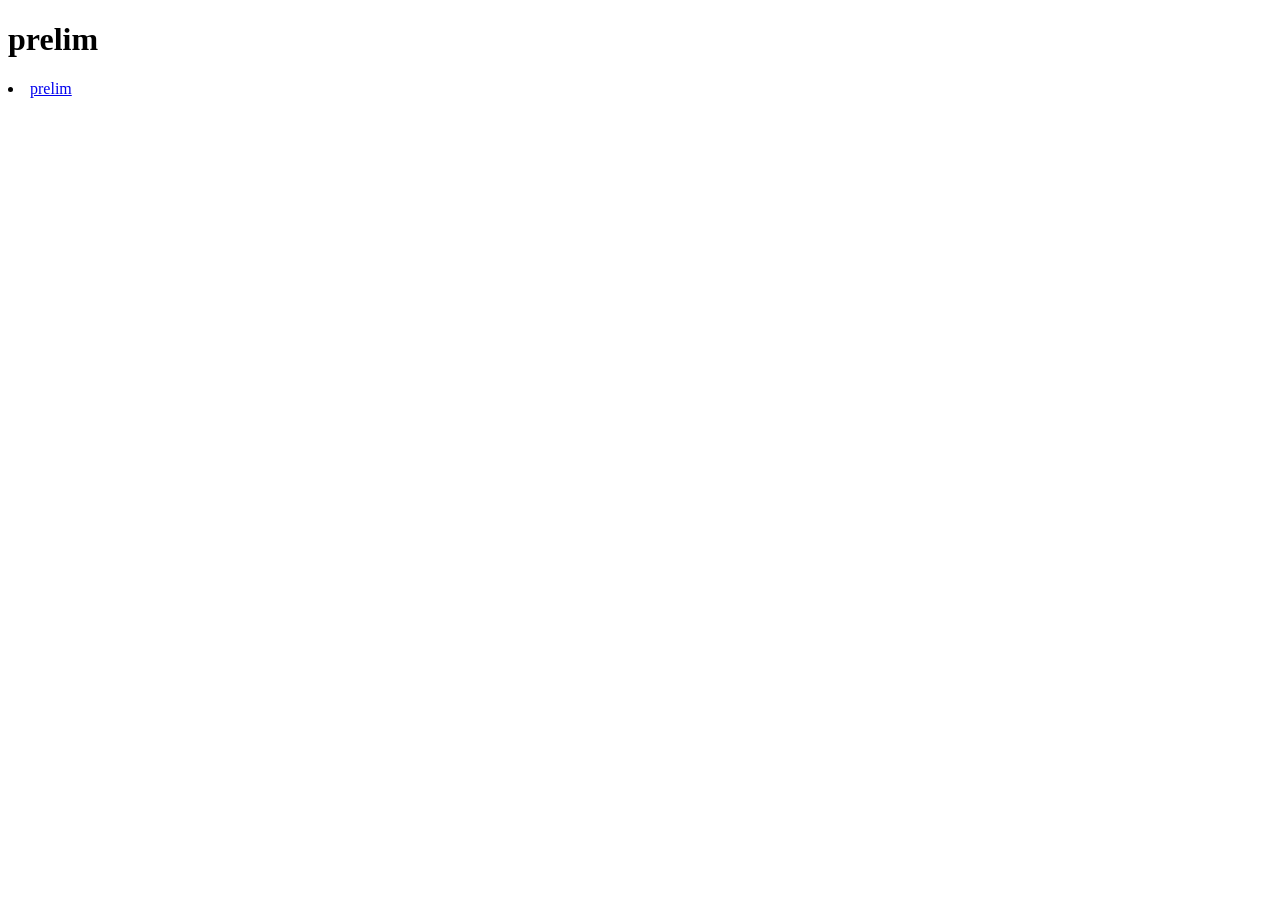
==== index.html @ 794fda58 "wow" ====
<!DOCTYPE html>
<html lang="en">
<meta charset="UTF-8">
<head>
    <title>PrelimExam</title>
</head>
<body>
    <h1>prelim</h1>
    <nav>
    <li><a href = "PrelimExam.html">prelim</a></li>
    </nav>
</body>
</html>
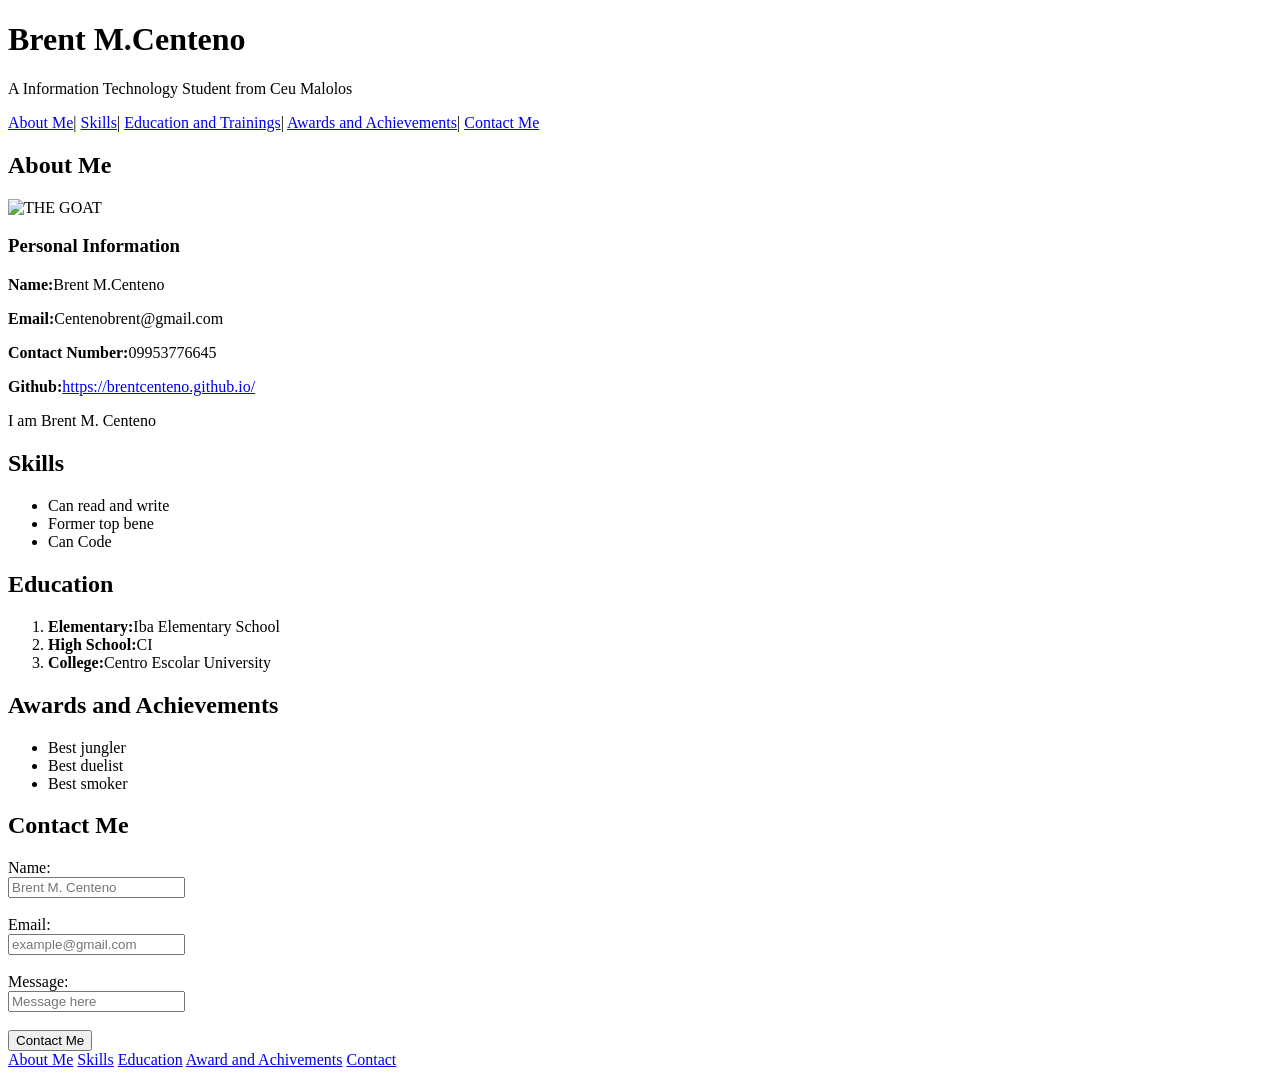
==== commit 0c5ed7e1: "nyerk" ====
--- a/index.html
+++ b/index.html
@@ -1,13 +1,104 @@
 <!DOCTYPE html>
 <html lang="en">
-<meta charset="UTF-8">
 <head>
-    <title>PrelimExam</title>
+    <meta charset ="UTF-8">
+    <meta name ="viewport" content="width=device-width, initial-scale=1.0">
+    <title>PRIN135-PrelimExam</title>
 </head>
-<body>
-    <h1>prelim</h1>
-    <nav>
-    <li><a href = "PrelimExam.html">prelim</a></li>
-    </nav>
-</body>
-</html>+
+    <body>
+        <header>
+        <h1>Brent M.Centeno</h1>
+        <p>A Information Technology Student from Ceu Malolos</p>
+        <nav aria-label="Main Navigation">
+            <a href="#about">About Me</a>|
+            <a href="#skills">Skills</a>|
+            <a href="#education">Education and Trainings</a>|
+            <a href="#achievements">Awards and Achievements</a>|
+            <a href="#contact">Contact Me</a>
+        </nav>
+    </header>
+
+    <main>
+        <section id="about">
+            <h2>About Me</h2>
+            <img src="https://encrypted-tbn0.gstatic.com/images?q=tbn:ANd9GcQ5EqfjJw9r53aj2ZdpPOSq_5Q0AhpNquDCZ1A2MvgEMA&s" alt="THE GOAT" width="200"height="200">
+            <h3>Personal Information</h3>
+            <p><strong>Name:</strong>Brent M.Centeno</p>
+            <p><strong>Email:</strong>Centenobrent@gmail.com</p>
+            <p><strong>Contact Number:</strong>09953776645</p>
+            <p><strong>Github:</strong><a href="https://brentcenteno.github.io/"target="_blank">https://brentcenteno.github.io/</a></p>
+            <p>I am Brent M. Centeno</p>
+
+        </section>
+        
+        <section id="skills">
+            <h2>Skills</h2>
+            <ul>
+                <li>Can read and write</li>
+                <li>Former top bene</li>
+                <li>Can Code</li>
+            </ul>
+
+    </section>
+
+    <section id="education">
+        <h2>Education</h2>
+        <ol>
+            <li><strong>Elementary:</strong>Iba Elementary School</li>
+            <li><strong>High School:</strong>CI</li>
+            <li><strong>College:</strong>Centro Escolar University</li>
+        </ol>
+    </section>
+    
+    <section id="achievements">
+        <h2>Awards and Achievements</h2>
+        <ul>
+            <li>Best jungler</li>
+            <li>Best duelist</li>
+            <li>Best smoker</li>
+        </ul>
+    </section>
+
+    <section id="contact">
+        <h2>Contact Me</h2>
+        <form>
+
+                <div>
+                <label for="name">Name:</label><br/>
+                <input id="name" type="text" placeholder="Brent M. Centeno" required>
+                </div> <br/>
+
+                <div>
+                <label for="emaiL">Email:</label><br/>
+                <input id="email" type="email" placeholder="example@gmail.com" required>
+                </div><br/>
+
+                <div>
+                <label for="message">Message:</label><br/>
+                <input id="Message" row="3" placeholder="Message here" required>
+                </div><br/>
+
+                <button type="submit">Contact Me</button>
+            </form>
+            </section>  
+        </main>  
+         
+        <footer>
+        <nav>
+            <a href="#about">About Me</a>
+            <span></span>
+            <a href="#skills">Skills</a>
+            <span></span>
+            <a href="#education">Education</a>
+            <span></span>
+            <a href="awards">Award and Achivements</a>
+            <span></span>
+            <a href="#contact">Contact</a>
+            <span></span>
+        </nav>
+        </footer>
+
+    </section>
+    </main>
+    </body>
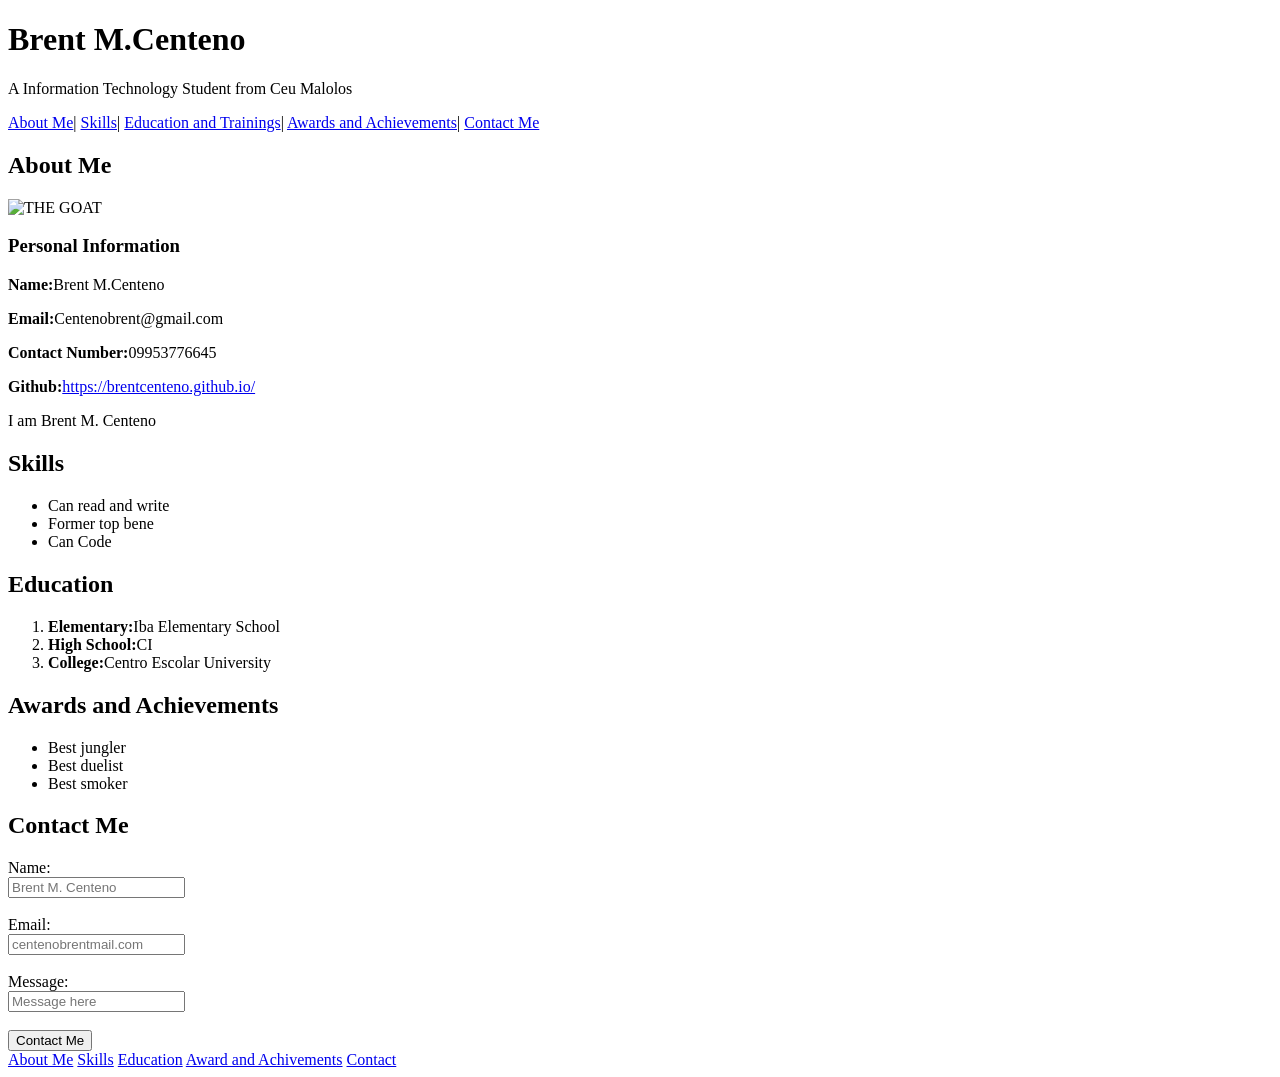
==== commit 6fa6ed64: "shesh" ====
--- a/index.html
+++ b/index.html
@@ -71,7 +71,7 @@
 
                 <div>
                 <label for="emaiL">Email:</label><br/>
-                <input id="email" type="email" placeholder="example@gmail.com" required>
+                <input id="email" type="email" placeholder="centenobrentmail.com" required>
                 </div><br/>
 
                 <div>
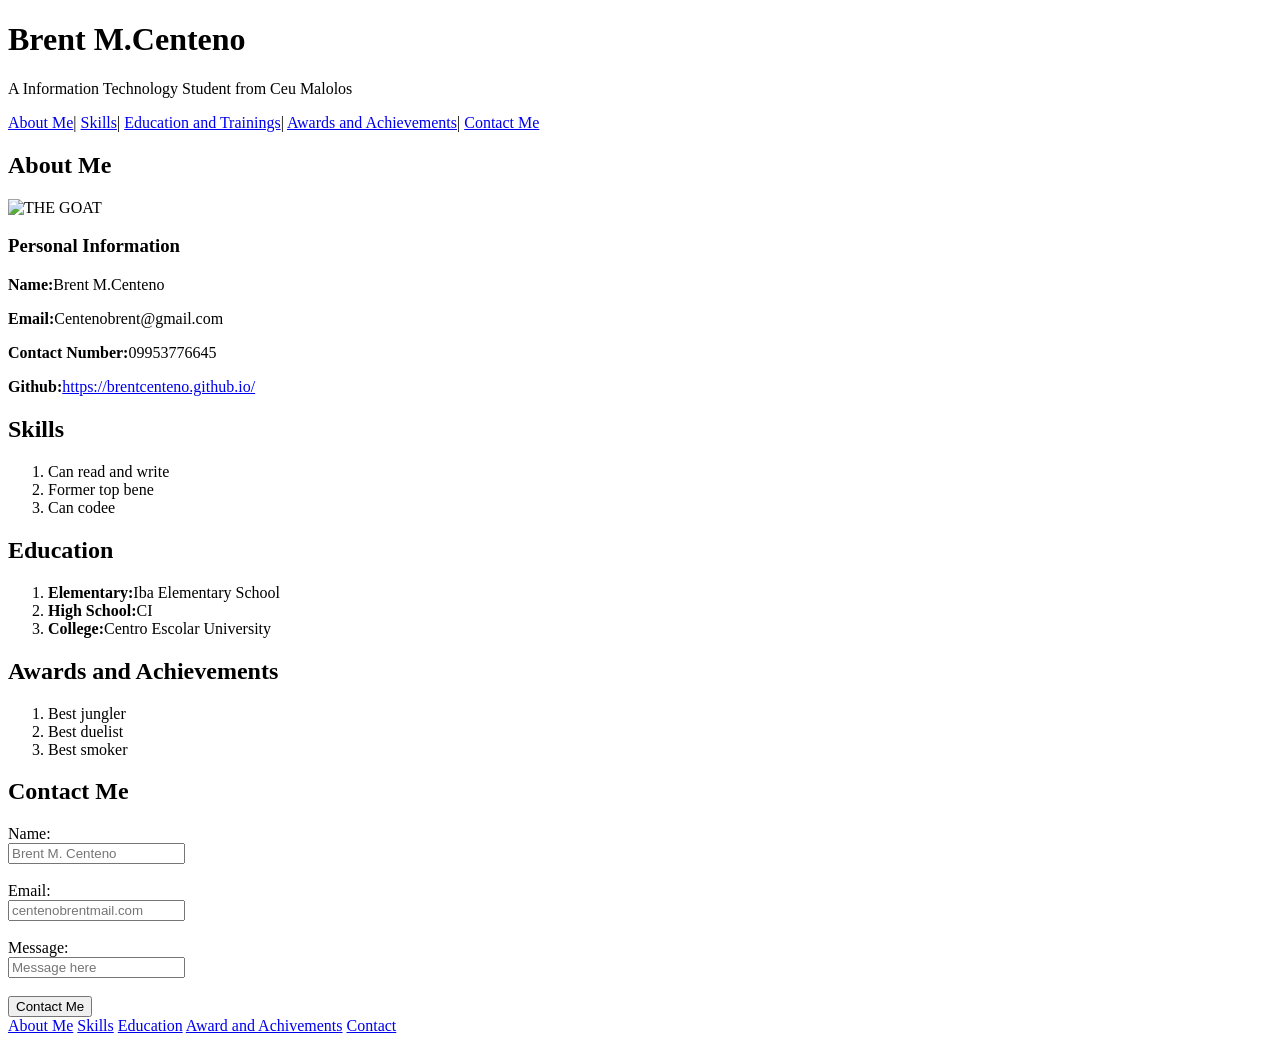
==== commit 249cfe75: "nice" ====
--- a/index.html
+++ b/index.html
@@ -28,17 +28,16 @@
             <p><strong>Email:</strong>Centenobrent@gmail.com</p>
             <p><strong>Contact Number:</strong>09953776645</p>
             <p><strong>Github:</strong><a href="https://brentcenteno.github.io/"target="_blank">https://brentcenteno.github.io/</a></p>
-            <p>I am Brent M. Centeno</p>
-
+                 
         </section>
         
         <section id="skills">
             <h2>Skills</h2>
-            <ul>
+            <ol>
                 <li>Can read and write</li>
                 <li>Former top bene</li>
-                <li>Can Code</li>
-            </ul>
+                <li>Can codee</li>
+            </ol>
 
     </section>
 
@@ -53,11 +52,11 @@
     
     <section id="achievements">
         <h2>Awards and Achievements</h2>
-        <ul>
+        <ol>
             <li>Best jungler</li>
             <li>Best duelist</li>
             <li>Best smoker</li>
-        </ul>
+        </ol>
     </section>
 
     <section id="contact">
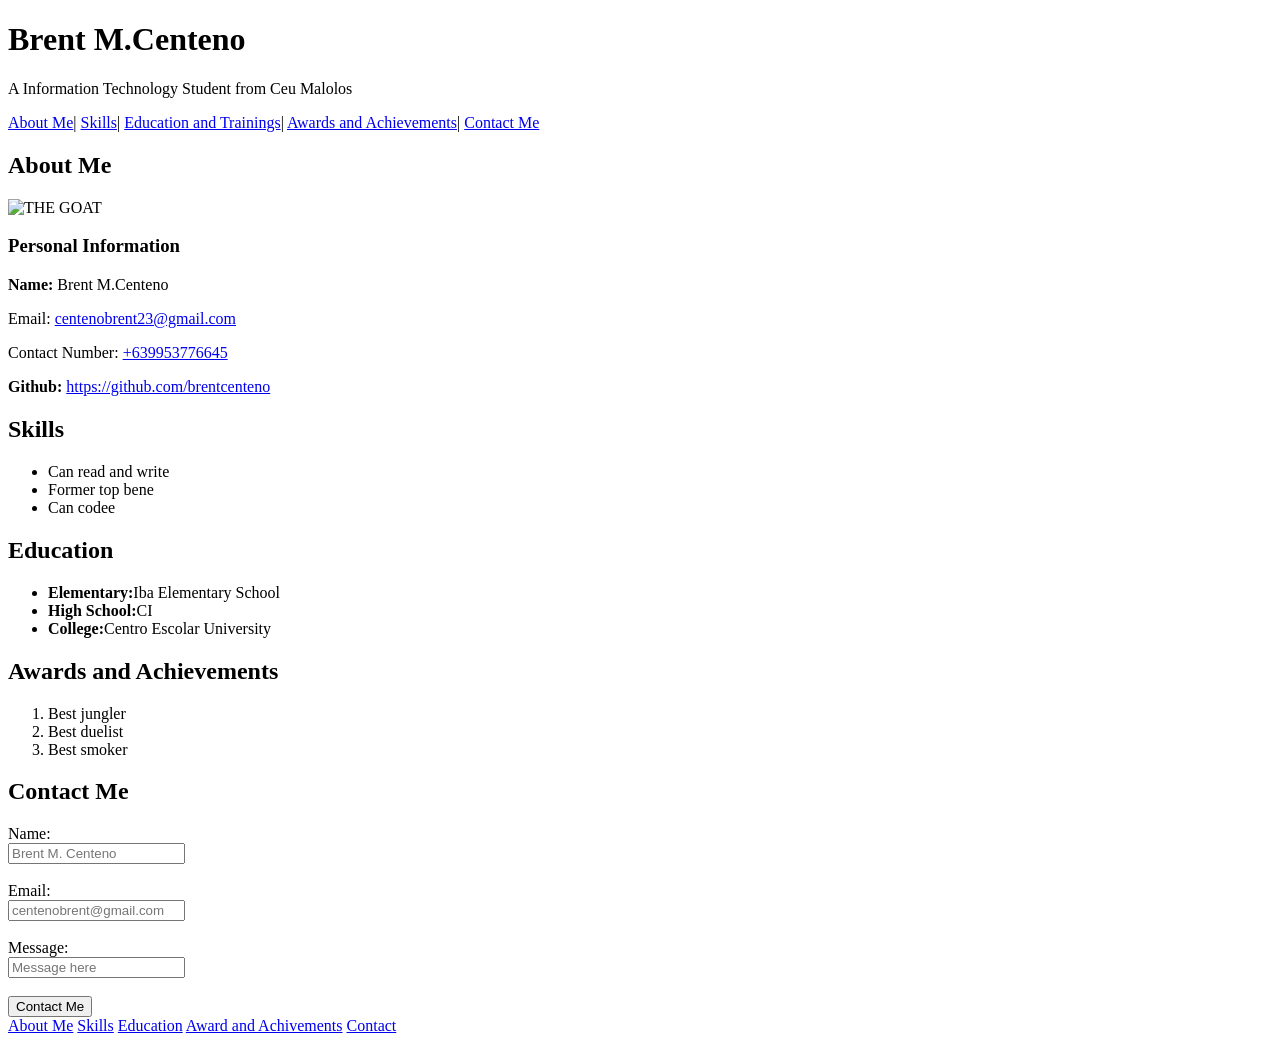
==== commit 25ad8eba: "nicho" ====
--- a/index.html
+++ b/index.html
@@ -14,7 +14,7 @@
             <a href="#about">About Me</a>|
             <a href="#skills">Skills</a>|
             <a href="#education">Education and Trainings</a>|
-            <a href="#achievements">Awards and Achievements</a>|
+            <a href="#awards">Awards and Achievements</a>|
             <a href="#contact">Contact Me</a>
         </nav>
     </header>
@@ -24,33 +24,33 @@
             <h2>About Me</h2>
             <img src="https://encrypted-tbn0.gstatic.com/images?q=tbn:ANd9GcQ5EqfjJw9r53aj2ZdpPOSq_5Q0AhpNquDCZ1A2MvgEMA&s" alt="THE GOAT" width="200"height="200">
             <h3>Personal Information</h3>
-            <p><strong>Name:</strong>Brent M.Centeno</p>
-            <p><strong>Email:</strong>Centenobrent@gmail.com</p>
-            <p><strong>Contact Number:</strong>09953776645</p>
-            <p><strong>Github:</strong><a href="https://brentcenteno.github.io/"target="_blank">https://brentcenteno.github.io/</a></p>
+            <p><strong>Name: </strong>Brent M.Centeno</p>
+            <p>Email: <a href="mailto:centenobrent23@gmail.com">centenobrent23@gmail.com</a></p>
+            <p>Contact Number: <a href="tel:+639953776645">+639953776645</a></p>
+            <p><strong>Github: </strong><a href="https://github.com/brentcenteno"target="_blank">https://github.com/brentcenteno</a></p>
                  
         </section>
         
         <section id="skills">
             <h2>Skills</h2>
-            <ol>
+            <ul>
                 <li>Can read and write</li>
                 <li>Former top bene</li>
                 <li>Can codee</li>
-            </ol>
+            </ul>
 
     </section>
 
     <section id="education">
         <h2>Education</h2>
-        <ol>
+        <ul>
             <li><strong>Elementary:</strong>Iba Elementary School</li>
             <li><strong>High School:</strong>CI</li>
             <li><strong>College:</strong>Centro Escolar University</li>
-        </ol>
+        </ul>
     </section>
     
-    <section id="achievements">
+    <section id="awards">
         <h2>Awards and Achievements</h2>
         <ol>
             <li>Best jungler</li>
@@ -65,17 +65,17 @@
 
                 <div>
                 <label for="name">Name:</label><br/>
-                <input id="name" type="text" placeholder="Brent M. Centeno" required>
+                <input id="name" type="text" name="name" placeholder="Brent M. Centeno" required>
                 </div> <br/>
 
                 <div>
                 <label for="emaiL">Email:</label><br/>
-                <input id="email" type="email" placeholder="centenobrentmail.com" required>
+                <input id="email" type="email" email="email" placeholder="centenobrent@gmail.com" required>
                 </div><br/>
 
                 <div>
                 <label for="message">Message:</label><br/>
-                <input id="Message" row="3" placeholder="Message here" required>
+                <input id="Message" row="3" message="message" placeholder="Message here" required>
                 </div><br/>
 
                 <button type="submit">Contact Me</button>
@@ -91,7 +91,7 @@
             <span></span>
             <a href="#education">Education</a>
             <span></span>
-            <a href="awards">Award and Achivements</a>
+            <a href="#awards">Award and Achivements</a>
             <span></span>
             <a href="#contact">Contact</a>
             <span></span>
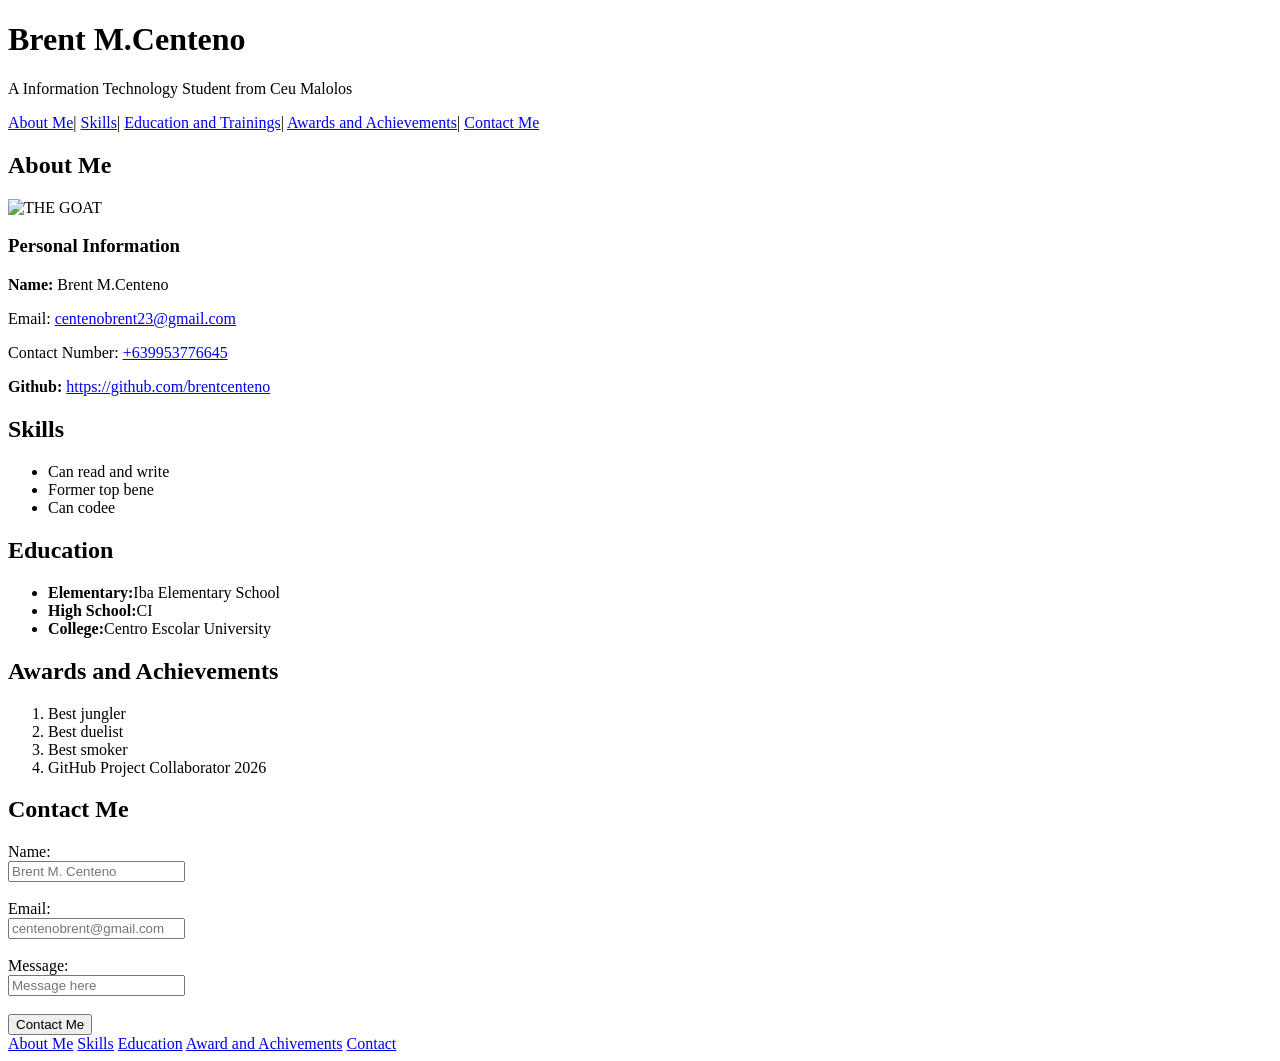
==== commit a3b964a9: "Added GitHub Project Collaborator Achievement." ====
--- a/index.html
+++ b/index.html
@@ -56,6 +56,7 @@
             <li>Best jungler</li>
             <li>Best duelist</li>
             <li>Best smoker</li>
+            <li>GitHub Project Collaborator 2026</li>
         </ol>
     </section>
 
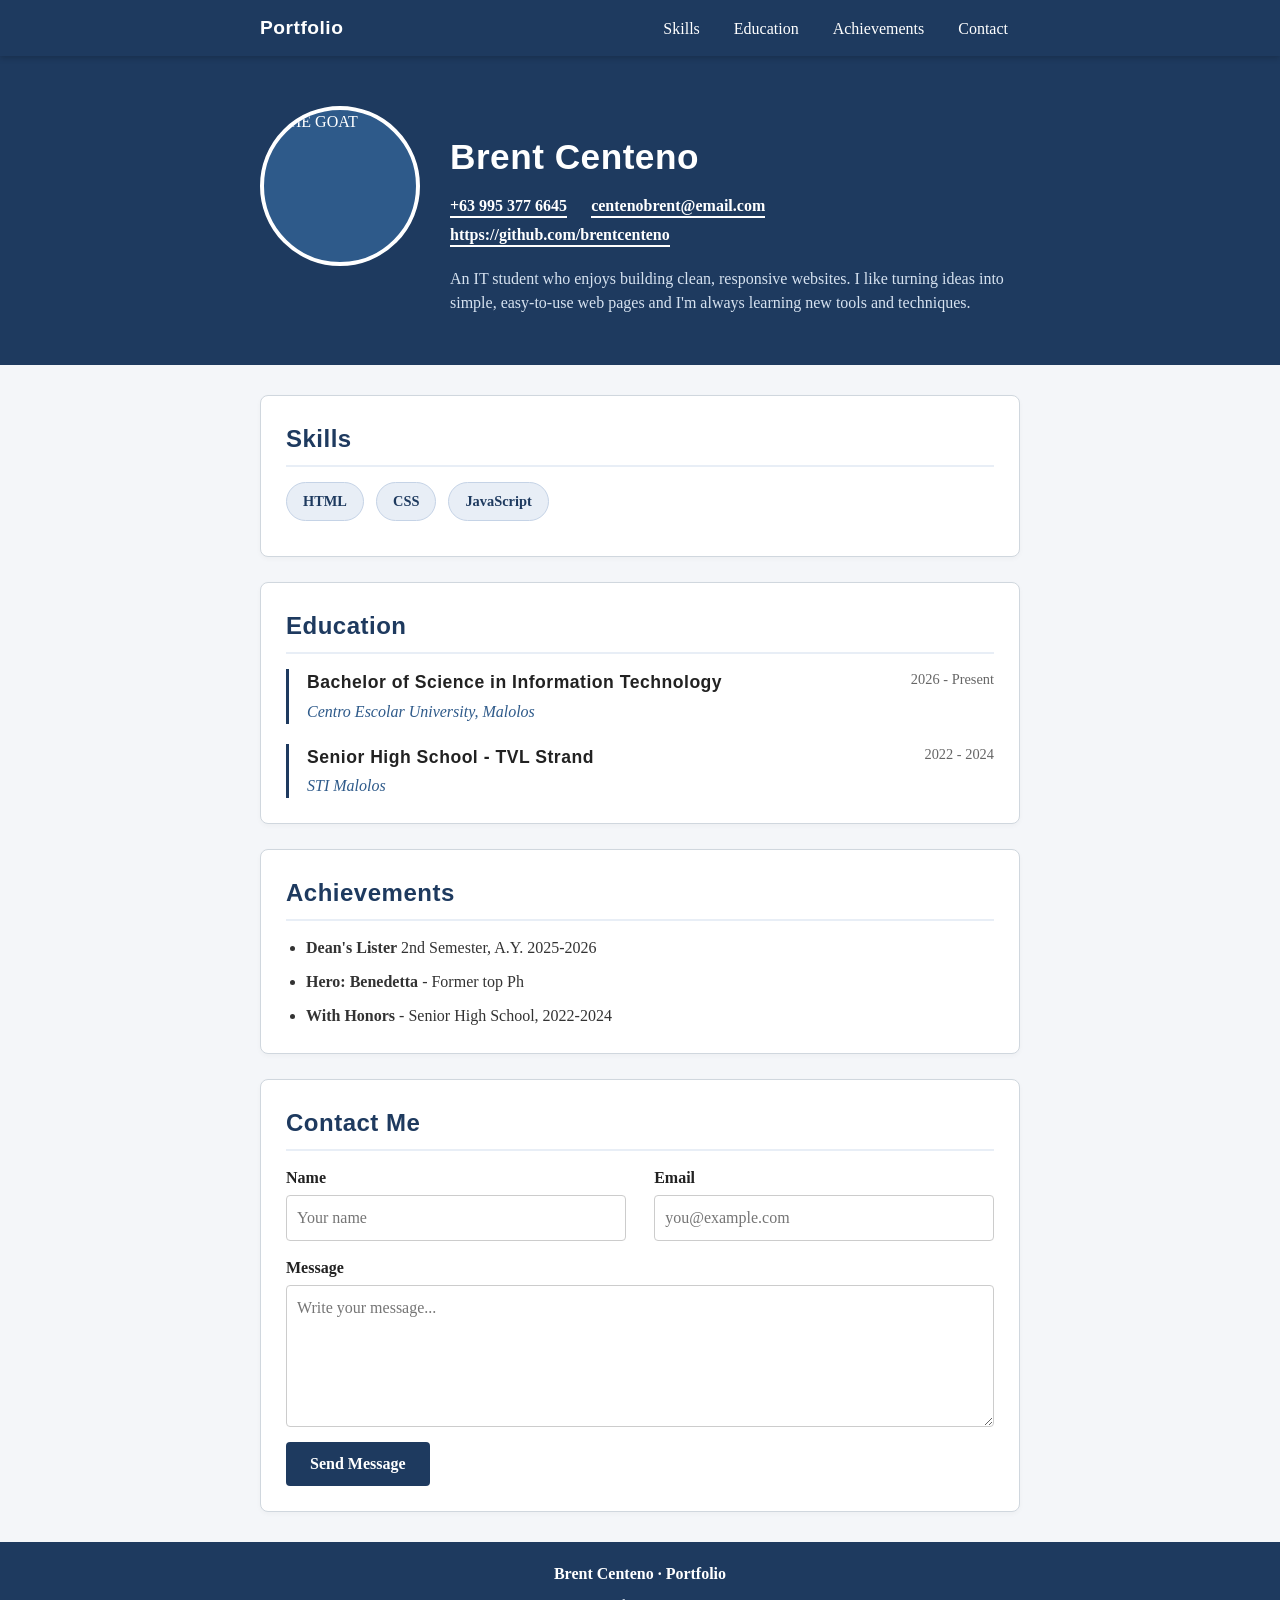
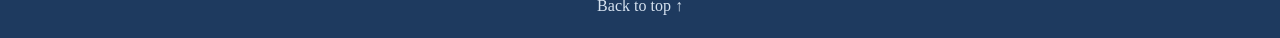
==== commit 4761c366: "wow" ====
--- a/index.html
+++ b/index.html
@@ -1,104 +1,133 @@
 <!DOCTYPE html>
 <html lang="en">
+
 <head>
-    <meta charset ="UTF-8">
-    <meta name ="viewport" content="width=device-width, initial-scale=1.0">
-    <title>PRIN135-PrelimExam</title>
+    <meta charset="UTF-8">
+    <link rel="stylesheet" href="style.css">
+    <meta name="viewport" content="width=device-width, initial-scale=1.0">
+    <title>PRIN135 - Midterm Exam | Portfolio</title>
 </head>
 
-    <body>
-        <header>
-        <h1>Brent M.Centeno</h1>
-        <p>A Information Technology Student from Ceu Malolos</p>
-        <nav aria-label="Main Navigation">
-            <a href="#about">About Me</a>|
-            <a href="#skills">Skills</a>|
-            <a href="#education">Education and Trainings</a>|
-            <a href="#awards">Awards and Achievements</a>|
-            <a href="#contact">Contact Me</a>
-        </nav>
+<body id="top">
+
+    <!-- ---------- Navigation ---------- -->
+    <nav class="site-nav">
+        <div class="nav-inner">
+            <a href="#top" class="nav-brand">Portfolio</a>
+            <ul class="nav-links">
+                <li><a href="#skills">Skills</a></li>
+                <li><a href="#education">Education</a></li>
+                <li><a href="#achievements">Achievements</a></li>
+                <li><a href="#contact">Contact</a></li>
+            </ul>
+        </div>
+    </nav>
+
+    <!-- ---------- Header ---------- -->
+    <header class="site-header">
+        <div class="header-inner clearfix">
+
+            <div class="photo-box">
+                <div class="photo-frame">
+                    <!-- Replace the image with your own profile picture -->
+                     <img src="https://encrypted-tbn0.gstatic.com/images?q=tbn:ANd9GcQ5EqfjJw9r53aj2ZdpPOSq_5Q0AhpNquDCZ1A2MvgEMA&s" alt="THE GOAT" width="200"height="200">
+                </div>
+            </div>
+
+            <div class="header-text">
+                <h1 class="name">Brent Centeno</h1>
+                <ul class="header-links">
+                    <li><a href="tel:+639953776645">+63 995 377 6645</a></li>
+                    <li><a href="mailto:centenobrent@email.com">centenobrent@email.com</a></li>
+                    <li><a href="https://github.com/brentcenteno" target="_blank" rel="noopener noreferrer">https://github.com/brentcenteno</a>
+                    </li>
+                </ul>
+                <p class="profile">
+                    An IT student who enjoys building clean, responsive websites.
+                    I like turning ideas into simple, easy-to-use web pages and
+                    I'm always learning new tools and techniques.
+                </p>
+            </div>
+
+        </div>
     </header>
 
-    <main>
-        <section id="about">
-            <h2>About Me</h2>
-            <img src="https://encrypted-tbn0.gstatic.com/images?q=tbn:ANd9GcQ5EqfjJw9r53aj2ZdpPOSq_5Q0AhpNquDCZ1A2MvgEMA&s" alt="THE GOAT" width="200"height="200">
-            <h3>Personal Information</h3>
-            <p><strong>Name: </strong>Brent M.Centeno</p>
-            <p>Email: <a href="mailto:centenobrent23@gmail.com">centenobrent23@gmail.com</a></p>
-            <p>Contact Number: <a href="tel:+639953776645">+639953776645</a></p>
-            <p><strong>Github: </strong><a href="https://github.com/brentcenteno"target="_blank">https://github.com/brentcenteno</a></p>
-                 
+    <main class="wrapper">
+
+        <!-- ---------- Skills ---------- -->
+        <section id="skills" class="card">
+            <h2>Skills</h2>
+            <ul class="skill-list">
+                <li>HTML</li>
+                <li>CSS</li>
+                <li>JavaScript</li>
+            </ul>
         </section>
-        
-        <section id="skills">
-            <h2>Skills</h2>
-            <ul>
-                <li>Can read and write</li>
-                <li>Former top bene</li>
-                <li>Can codee</li>
+
+        <!-- ---------- Education ---------- -->
+        <section id="education" class="card">
+            <h2>Education</h2>
+
+            <div class="entry">
+                <span class="entry-year">2026 - Present</span>
+                <h3>Bachelor of Science in Information Technology</h3>
+                <p class="entry-school">Centro Escolar University, Malolos</p>
+            </div>
+
+            <div class="entry">
+                <span class="entry-year">2022 - 2024</span>
+                <h3>Senior High School - TVL Strand</h3>
+                <p class="entry-school">STI Malolos</p>
+            </div>
+        </section>
+
+        <!-- ---------- Achievements ---------- -->
+        <section id="achievements" class="card">
+            <h2>Achievements</h2>
+            <ul class="achievement-list">
+                <li>
+                    <strong>Dean's Lister</strong> 2nd Semester, A.Y. 2025-2026
+                </li>
+                <li>
+                    <strong>Hero: Benedetta</strong> - Former top Ph
+                </li>
+                <li>
+                    <strong>With Honors</strong> - Senior High School, 2022-2024
+                </li>
             </ul>
+        </section>
 
-    </section>
+        <!-- ---------- Contact me ---------- -->
+        <section id="contact" class="card">
+            <h2>Contact Me</h2>
+            <form class="contact-form" action="#" method="post">
+                <div class="form-row clearfix">
+                    <div class="field field-left">
+                        <label for="name">Name</label>
+                        <input type="text" id="name" name="name" placeholder="Your name" required>
+                    </div>
 
-    <section id="education">
-        <h2>Education</h2>
-        <ul>
-            <li><strong>Elementary:</strong>Iba Elementary School</li>
-            <li><strong>High School:</strong>CI</li>
-            <li><strong>College:</strong>Centro Escolar University</li>
-        </ul>
-    </section>
-    
-    <section id="awards">
-        <h2>Awards and Achievements</h2>
-        <ol>
-            <li>Best jungler</li>
-            <li>Best duelist</li>
-            <li>Best smoker</li>
-            <li>GitHub Project Collaborator 2026</li>
-        </ol>
-    </section>
+                    <div class="field field-right">
+                        <label for="email">Email</label>
+                        <input type="email" id="email" name="email" placeholder="you@example.com" required>
+                    </div>
+                </div>
 
-    <section id="contact">
-        <h2>Contact Me</h2>
-        <form>
+                <label for="message">Message</label>
+                <textarea id="message" name="message" rows="5" placeholder="Write your message..." required></textarea>
 
-                <div>
-                <label for="name">Name:</label><br/>
-                <input id="name" type="text" name="name" placeholder="Brent M. Centeno" required>
-                </div> <br/>
+                <button type="submit">Send Message</button>
+            </form>
+        </section>
 
-                <div>
-                <label for="emaiL">Email:</label><br/>
-                <input id="email" type="email" email="email" placeholder="centenobrent@gmail.com" required>
-                </div><br/>
+    </main>
 
-                <div>
-                <label for="message">Message:</label><br/>
-                <input id="Message" row="3" message="message" placeholder="Message here" required>
-                </div><br/>
+    <!-- ---------- Footer ---------- -->
+    <footer class="site-footer">
+        <p class="footer-name">Brent Centeno &middot; Portfolio</p>
+        <a href="#top" class="back-to-top">Back to top &uarr;</a>
+    </footer>
 
-                <button type="submit">Contact Me</button>
-            </form>
-            </section>  
-        </main>  
-         
-        <footer>
-        <nav>
-            <a href="#about">About Me</a>
-            <span></span>
-            <a href="#skills">Skills</a>
-            <span></span>
-            <a href="#education">Education</a>
-            <span></span>
-            <a href="#awards">Award and Achivements</a>
-            <span></span>
-            <a href="#contact">Contact</a>
-            <span></span>
-        </nav>
-        </footer>
+</body>
 
-    </section>
-    </main>
-    </body>+</html>
--- a/style.css
+++ b/style.css
@@ -0,0 +1,361 @@
+/* Task #14: Import 2 complementary Google Fonts (Orbitron for headers, Open Sans for body) */
+@import url('https://fonts.googleapis.com/css2?family=Open+Sans:ital,wght@0,400;0,600;0,700;1,400&family=Orbitron:wght@600;700&display=swap');
+
+/* ---------- Reset & base ---------- */
+* {
+  box-sizing: border-box; 
+}
+
+html {
+  scroll-behavior: smooth;
+}
+
+body {
+  margin: 0;
+  font-family: "Playfair Display", serif;
+  line-height: 1.5;
+  background: #f4f6f9;
+  color: #222222;
+}
+
+h1, h2, h3, .nav-brand {
+  font-family: 'Asap Sharp', sans-serif;
+  letter-spacing: 0.5px;
+}
+
+h1, h2, h3 {
+  margin-top: 0;
+}
+
+section {
+  scroll-margin-top: 70px;
+}
+
+/* ---------- Navigation ---------- */
+.site-nav {
+  position: fixed;
+  top: 0;
+  left: 0;
+  width: 100%;
+  height: 56px;
+  z-index: 1000;
+  background: #1e3a5f;
+  box-shadow: 0 2px 6px rgba(0, 0, 0, 0.2);
+}
+
+.nav-inner {
+  max-width: 800px;
+  margin: 0 auto;
+  padding: 0 20px;
+}
+
+.nav-brand {
+  float: left;
+  line-height: 56px;
+  color: #fff;
+  font-size: 1.2rem;
+  font-weight: bold;
+  text-decoration: none;
+}
+
+.nav-links {
+  float: right;
+  list-style: none;
+  margin: 0;
+  padding: 0;
+}
+
+.nav-links li {
+  display: inline-block;   
+}
+
+.nav-links a {
+  display: inline-block;
+  margin: 11px 0 0 6px;
+  padding: 6px 12px;
+  border-radius: 4px;
+  color: #fff;
+  text-decoration: none;
+  transition: background-color 0.2s ease;
+}
+
+.nav-links a:hover {
+  background-color: #2e5a8a;
+}
+
+/* ---------- Header ---------- */
+.site-header {
+  background: #1e3a5f;
+  color: #fff;
+  padding: 106px 20px 50px; 
+}
+
+.header-inner {
+  max-width: 760px;
+  margin: 0 auto;
+}
+
+.clearfix::after {
+  content: "";
+  display: block;
+  clear: both;
+}
+
+.photo-box {
+  float: left;
+  width: 160px;
+  margin-right: 30px;
+}
+
+.photo-frame {
+  width: 160px;
+  height: 160px;
+  border: 4px solid #fff;
+  border-radius: 50%;
+  overflow: hidden;
+  background: #2e5a8a;
+}
+
+.photo {
+  display: block;
+  width: 100%;
+  height: 100%;
+  object-fit: cover;
+}
+
+.header-text {
+  overflow: hidden;
+  padding-top: 25px;
+}
+
+.name {
+  margin: 0 0 10px;
+  font-size: 2.2rem;
+}
+
+.header-links {
+  list-style: none;
+  margin: 0 0 15px;
+  padding: 0;
+}
+
+.header-links li {
+  display: inline-block;
+  margin: 0 20px 5px 0;
+}
+
+.header-links a {
+  color: #fff;
+  font-weight: bold;
+  text-decoration: none;
+  border-bottom: 2px solid #ffffff;
+  padding-bottom: 2px;
+  transition: color 0.2s ease, border-color 0.2s ease;
+}
+
+.header-links a:hover {
+  color: #d6e2f0;
+  border-bottom-color: #d6e2f0;
+}
+
+.profile {
+  margin: 0;
+  color: #d6e2f0;
+}
+
+/* ---------- Wrapper & cards ---------- */
+.wrapper {
+  max-width: 800px;
+  margin: 30px auto;
+  padding: 0 20px;
+}
+
+.card {
+  background: #ffffff;
+  border: 1px solid #d0d7de;
+  border-radius: 8px;
+  padding: 25px;
+  margin-bottom: 25px;
+  box-shadow: 0 2px 5px rgba(0,0,0,0.03);
+}
+
+.card h2 {
+  margin-bottom: 15px;
+  padding-bottom: 8px;
+  border-bottom: 2px solid #e8eef6;
+  color: #1e3a5f;
+  font-size: 1.5rem;
+}
+
+/* ---------- Skills ---------- */
+.skill-list {
+  list-style: none;
+  margin: 0;
+  padding: 0;
+}
+
+.skill-list li {
+  display: inline-block;
+  margin: 0 8px 10px 0;
+  padding: 8px 16px;
+  background: #e8eef6;
+  border: 1px solid #c5d3e6;
+  border-radius: 20px;
+  color: #1e3a5f;
+  font-weight: 600;
+  font-size: 0.9rem;
+}
+
+/* ---------- Education ---------- */
+.entry {
+  position: relative;
+  margin-bottom: 20px;
+  padding-left: 18px;
+  border-left: 3px solid #1e3a5f;
+}
+
+.entry:last-child {
+  margin-bottom: 0;
+}
+
+.entry h3 {
+  margin-bottom: 4px;
+  font-size: 1.1rem;
+  color: #222222;
+}
+
+.entry p {
+  margin: 0;
+}
+
+.entry-year {
+  float: right;
+  margin-left: 10px;
+  color: #666666;
+  font-size: 0.9rem;
+}
+
+.entry-school {
+  color: #2e5a8a;
+  font-style: italic;
+}
+
+/* ---------- Achievements ---------- */
+.achievement-list {
+  margin: 0;
+  padding-left: 20px;
+}
+
+.achievement-list li {
+  margin-bottom: 10px;
+  color: #333333;
+}
+
+.achievement-list li:last-child {
+  margin-bottom: 0;
+}
+
+/* ---------- Contact form ---------- */
+.form-row .field {
+  width: 48%;                
+}
+
+.field-left {
+  float: left;
+}
+
+.field-right {
+  float: right;
+}
+
+.contact-form label {
+  display: block;
+  margin-bottom: 5px;
+  font-weight: 600;
+}
+
+.contact-form input,
+.contact-form textarea {
+  display: block;
+  width: 100%;
+  margin-bottom: 15px;
+  padding: 10px;
+  border: 1px solid #ccc;
+  border-radius: 4px;
+  font: inherit;
+}
+
+.contact-form textarea {
+  resize: vertical;
+}
+
+.contact-form button {
+  padding: 10px 24px;
+  border: none;
+  border-radius: 4px;
+  background: #1e3a5f;
+  color: #fff;
+  font: inherit;
+  font-weight: 600;
+  cursor: pointer;
+  transition: background-color 0.2s ease;
+}
+
+.contact-form button:hover {
+  background: #2e5a8a;
+}
+
+/* ---------- Footer ---------- */
+.site-footer {
+  background: #1e3a5f;
+  color: #fff;
+  padding: 20px 30px;
+  text-align: center;
+}
+
+.footer-name {
+  margin: 0 0 8px;
+  font-weight: bold;
+}
+
+.back-to-top {
+  color: #d6e2f0;
+  text-decoration: none;
+}
+
+.back-to-top:hover {
+  text-decoration: underline;
+}
+
+/* ---------- Small screens ---------- */
+@media (max-width: 600px) {
+  .nav-inner {
+    padding: 0 12px;
+  }
+
+  .nav-links a {
+    margin-left: 0;
+    padding: 6px 7px;
+    font-size: 0.85rem;
+  }
+
+  .photo-box {
+    float: none;
+    margin: 0 auto 20px;
+  }
+
+  .header-text {
+    padding-top: 0;
+    text-align: center;
+  }
+
+  .header-links li {
+    margin: 0 10px 5px;
+  }
+
+  .entry-year {
+    float: none;
+    display: block;
+    margin: 0 0 5px 0;
+  }
+}
